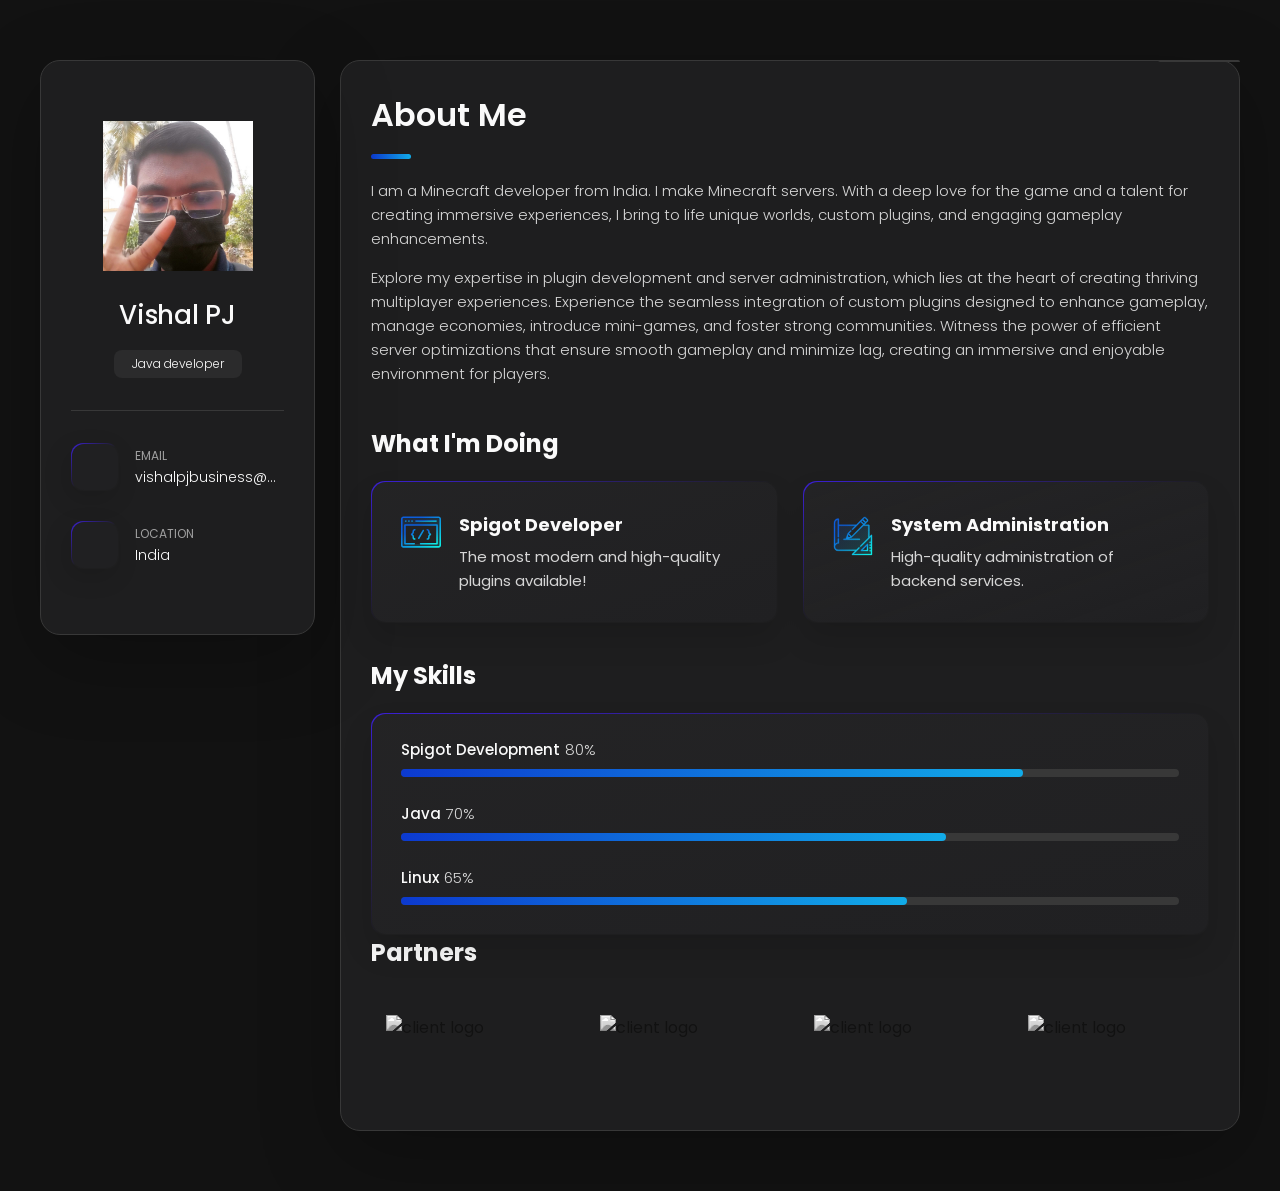
==== index.html @ f535b15f "updated clients to partners!" ====
<!DOCTYPE html>
<html lang="en">

<head>
  <meta charset="UTF-8">
  <meta http-equiv="X-UA-Compatible" content="IE=edge">
  <meta name="viewport" content="width=device-width, initial-scale=1.0">
  <title>Vishal PJ</title>

  <!--
    - favicon
  -->
  <link rel="shortcut icon" href="assets\images\341691185_1236644456958590_7209001253179875473_n.jpg" type="image/x-icon">

  <!--
    - custom css link
  -->
  <link rel="stylesheet" href="./assets/css/style.css">

  <!--
    - google font link
  -->
  <link rel="preconnect" href="https://fonts.googleapis.com">
  <link rel="preconnect" href="https://fonts.gstatic.com" crossorigin>
  <link href="https://fonts.googleapis.com/css2?family=Poppins:wght@300;400;500;600&display=swap" rel="stylesheet">
</head>

<body>

  <!--
    - #MAIN
  -->

  <main>

    <!--
      - #SIDEBAR
    -->

    <aside class="sidebar" data-sidebar>

      <div class="sidebar-info">

        <figure class="avatar-box">
          <img src="assets\images\341691185_1236644456958590_7209001253179875473_n.jpg" alt="Vishal PJ" width="80">
        </figure>

        <div class="info-content">
          <h1 class="name" title="Vishal PJ">Vishal PJ</h1>

          <p class="title">Java developer</p>
        </div>

        <button class="info_more-btn" data-sidebar-btn>
          <span>Show Contacts</span>

          <ion-icon name="chevron-down"></ion-icon>
        </button>

      </div>

      <div class="sidebar-info_more">

        <div class="separator"></div>

        <ul class="contacts-list">

          <li class="contact-item">

            <div class="icon-box">
              <ion-icon name="mail-outline"></ion-icon>
            </div>

            <div class="contact-info">
              <p class="contact-title">Email</p>

              <a href="mailto:vishalpjbusiness@gmail.com" class="contact-link">vishalpjbusiness@gmail.com</a>
            </div>

          </li>

          <!-- <li class="contact-item">

            <div class="icon-box">
              <ion-icon name="phone-portrait-outline"></ion-icon>
            </div>

            <div class="contact-info">
              <p class="contact-title">Phone</p>

              <a href="tel:+12133522795" class="contact-link">+1 (213) 352-2795</a>
            </div>

          </li> -->

          <!-- <li class="contact-item">

            <div class="icon-box">
              <ion-icon name="calendar-outline"></ion-icon>
            </div>

            <div class="contact-info">
              <p class="contact-title">Birthday</p>

              <time datetime="1982-06-23">June 23, 1982</time>
            </div>

          </li> -->

          <li class="contact-item">

            <div class="icon-box">
              <ion-icon name="location-outline"></ion-icon>
            </div>

            <div class="contact-info">
              <p class="contact-title">Location</p>

              <address>India</address>
            </div>

          </li>

        </ul>

        <div class="separator"></div>

        <ul class="social-list">

          <li class="social-item">
            <a href="https://twitter.com/vishalpj_" class="social-link">
              <ion-icon name="logo-twitter"></ion-icon>
            </a>
          </li>

          <li class="social-item">
            <a href="https://www.instagram.com/vishalpj_/" class="social-link">
              <ion-icon name="logo-instagram"></ion-icon>
            </a>
          </li>

          <li class="social-item">
            <a href="https://github.com/vishalpj14" class="social-link">
              <ion-icon name="logo-github"></ion-icon>
            </a>
          </li>

        </ul>

      </div>

    </aside>
    




    <!--
      - #main-content
    -->

    <div class="main-content">

      <!--
        - #NAVBAR
      -->

      <nav class="navbar">

        <ul class="navbar-list">

          <!-- <li class="navbar-item">
            <button class="navbar-link  active" data-nav-link>About</button>
          </li> -->
<!-- 
          <li class="navbar-item">
            <button class="navbar-link" data-nav-link>Resume</button>
          </li>

          <li class="navbar-item">
            <button class="navbar-link" data-nav-link>Portfolio</button>
          </li>

          <li class="navbar-item">
            <button class="navbar-link" data-nav-link>Blog</button>
          </li>

          <li class="navbar-item">
            <button class="navbar-link" data-nav-link>Contact</button>
          </li> -->

        </ul>

      </nav>





      <!--
        - #ABOUT
      -->

      <article class="about  active" data-page="about">

        <header>
          <h2 class="h2 article-title">About me</h2>
        </header>

        <section class="about-text">
          <p>
            I am a Minecraft developer from India. I make Minecraft servers. With a deep love for the game and a talent for creating immersive experiences, I bring to life unique worlds, custom plugins, and engaging gameplay enhancements. 
          </p>

          <p>
            Explore my expertise in plugin development and server administration, which lies at the heart of creating thriving multiplayer experiences. Experience the seamless integration of custom plugins designed to enhance gameplay, manage economies, introduce mini-games, and foster strong communities. Witness the power of efficient server optimizations that ensure smooth gameplay and minimize lag, creating an immersive and enjoyable environment for players.
          </p>
        </section>


        <!--
          - service
        -->

        <section class="service">

          <h3 class="h3 service-title">What i'm doing</h3>

          <ul class="service-list">

            <li class="service-item">

              <div class="service-icon-box">
                <img src="./assets/images/icon-dev.svg
                " alt="design icon" width="40">
              </div>

              <div class="service-content-box">
                <h4 class="h4 service-item-title">Spigot Developer</h4>
                <p class="service-item-text">
                  The most modern and high-quality plugins available!
                </p>
              </div>

            </li>

            <li class="service-item">

              <div class="service-icon-box">
                <img src="./assets/images/icon-design.svg" alt="Web development icon" width="40">
              </div>

              <div class="service-content-box">
                <h4 class="h4 service-item-title">System Administration</h4>

                <p class="service-item-text">
                  High-quality administration of backend services.  
                </p>
              </div>

            </li>

            <!-- <li class="service-item">

              <div class="service-icon-box">
                <img src="./assets/images/icon-app.svg" alt="mobile app icon" width="40">
              </div>

              <div class="service-content-box">
                <h4 class="h4 service-item-title">Mobile apps</h4>

                <p class="service-item-text">
                  Professional development of applications for iOS and Android.
                </p>
              </div>

            </li>

            <li class="service-item">

              <div class="service-icon-box">
                <img src="./assets/images/icon-photo.svg" alt="camera icon" width="40">
              </div>

              <div class="service-content-box">
                <h4 class="h4 service-item-title">Photography</h4>

                <p class="service-item-text">
                  I make high-quality photos of any category at a professional level.
                </p>
              </div>

            </li> -->

          </ul>

        </section>


        <!--
          - testimonials
        -->

        <!-- <section class="testimonials">

          <h3 class="h3 testimonials-title">Testimonials</h3>

          <ul class="testimonials-list has-scrollbar">

            <!-- <li class="testimonials-item">
              <div class="content-card" data-testimonials-item>

                <figure class="testimonials-avatar-box">
                  <img src="./assets/images/avatar-1.png" alt="Daniel lewis" width="60" data-testimonials-avatar>
                </figure>

                <h4 class="h4 testimonials-item-title" data-testimonials-title>Daniel lewis</h4>

                <div class="testimonials-text" data-testimonials-text>
                  <p>
                    Richard was hired to create a corporate identity. We were very pleased with the work done. She has a
                    lot of experience
                    and is very concerned about the needs of client. Lorem ipsum dolor sit amet, ullamcous cididt
                    consectetur adipiscing
                    elit, seds do et eiusmod tempor incididunt ut laborels dolore magnarels alia.
                  </p>
                </div>

              </div>
            </li> -->

            <!-- <li class="testimonials-item">
              <div class="content-card" data-testimonials-item>

                <figure class="testimonials-avatar-box">
                  <img src="./assets/images/avatar-2.png" alt="Jessica miller" width="60" data-testimonials-avatar>
                </figure>

                <h4 class="h4 testimonials-item-title" data-testimonials-title>Jessica miller</h4>

                <div class="testimonials-text" data-testimonials-text>
                  <p>
                    Richard was hired to create a corporate identity. We were very pleased with the work done. She has a
                    lot of experience
                    and is very concerned about the needs of client. Lorem ipsum dolor sit amet, ullamcous cididt
                    consectetur adipiscing
                    elit, seds do et eiusmod tempor incididunt ut laborels dolore magnarels alia.
                  </p>
                </div>

              </div>
            </li> -->
<!-- 
            <li class="testimonials-item">
              <div class="content-card" data-testimonials-item>

                <figure class="testimonials-avatar-box">
                  <img src="./assets/images/avatar-3.png" alt="Emily evans" width="60" data-testimonials-avatar>
                </figure>

                <h4 class="h4 testimonials-item-title" data-testimonials-title>Emily evans</h4>

                <div class="testimonials-text" data-testimonials-text>
                  <p>
                    Richard was hired to create a corporate identity. We were very pleased with the work done. She has a
                    lot of experience
                    and is very concerned about the needs of client. Lorem ipsum dolor sit amet, ullamcous cididt
                    consectetur adipiscing
                    elit, seds do et eiusmod tempor incididunt ut laborels dolore magnarels alia.
                  </p>
                </div>

              </div>
            </li> -->

            <!-- <li class="testimonials-item">
              <div class="content-card" data-testimonials-item>

                <figure class="testimonials-avatar-box">
                  <img src="./assets/images/avatar-4.png" alt="Henry william" width="60" data-testimonials-avatar>
                </figure>

                <h4 class="h4 testimonials-item-title" data-testimonials-title>Henry william</h4>

                <div class="testimonials-text" data-testimonials-text>
                  <p>
                    Richard was hired to create a corporate identity. We were very pleased with the work done. She has a
                    lot of experience
                    and is very concerned about the needs of client. Lorem ipsum dolor sit amet, ullamcous cididt
                    consectetur adipiscing
                    elit, seds do et eiusmod tempor incididunt ut laborels dolore magnarels alia.
                  </p>
                </div>

              </div>
            </li> -->

          </ul>

        </section> 


        <!--
          - testimonials modal
        -->

        <!-- <div class="modal-container" data-modal-container>

          <div class="overlay" data-overlay></div>

          <section class="testimonials-modal">

            <button class="modal-close-btn" data-modal-close-btn>
              <ion-icon name="close-outline"></ion-icon>
            </button>

            <div class="modal-img-wrapper">
              <figure class="modal-avatar-box">
                <img src="./assets/images/avatar-1.png" alt="Daniel lewis" width="80" data-modal-img>
              </figure>

              <img src="./assets/images/icon-quote.svg" alt="quote icon">
            </div>

            <div class="modal-content">

              <h4 class="h3 modal-title" data-modal-title>Daniel lewis</h4>

              <time datetime="2021-06-14">14 June, 2021</time>

              <div data-modal-text>
                <p>
                  Richard was hired to create a corporate identity. We were very pleased with the work done. She has a
                  lot of experience
                  and is very concerned about the needs of client. Lorem ipsum dolor sit amet, ullamcous cididt
                  consectetur adipiscing
                  elit, seds do et eiusmod tempor incididunt ut laborels dolore magnarels alia.
                </p>
              </div>

            </div>

          </section>

        </div> -->
        
        <!--skills-->

        <section class="skill">

          <h3 class="h3 skills-title">My skills</h3>

          <ul class="skills-list content-card">

            <li class="skills-item">

              <div class="title-wrapper">
                <h5 class="h5">Spigot Development</h5>
                <data value="80">80%</data>
              </div>

              <div class="skill-progress-bg">
                <div class="skill-progress-fill" style="width: 80%;"></div>
              </div>

            </li>

            <li class="skills-item">

              <div class="title-wrapper">
                <h5 class="h5">Java</h5>
                <data value="70">70%</data>
              </div>

              <div class="skill-progress-bg">
                <div class="skill-progress-fill" style="width: 70%;"></div>
              </div>

            </li>

            <li class="skills-item">

              <div class="title-wrapper">
                <h5 class="h5">Linux</h5>
                <data value="70">65%</data>
              </div>

              <div class="skill-progress-bg">
                <div class="skill-progress-fill" style="width: 65%;"></div>
              </div>

            </li>

            <!-- <li class="skills-item">

              <div class="title-wrapper">
                <h5 class="h5">Branding</h5>
                <data value="90">90%</data>
              </div>

              <div class="skill-progress-bg">
                <div class="skill-progress-fill" style="width: 90%;"></div>
              </div>

            </li>

            <li class="skills-item">

              <div class="title-wrapper">
                <h5 class="h5">WordPress</h5>
                <data value="50">50%</data>
              </div>

              <div class="skill-progress-bg">
                <div class="skill-progress-fill" style="width: 50%;"></div>
              </div>

            </li> -->

          </ul>

        </section>


        <!--
          - clients
        -->

        <section class="clients">

          <h3 class="h3 clients-title">Partners</h3>

          <ul class="clients-list has-scrollbar">

            <li class="clients-item">
              <a href="https://discord.pvpverse.fun/">
                <img src="https://cdn.discordapp.com/icons/1091394353928347762/6fab670afcc73c74622c85092ceb868f.png?size=4096" alt="client logo">
              </a>
            </li>
            <li class="clients-item">
              <a href="https://discord.gg/allen-cloud-1-best-minecraft-hosting-and-cloud-1093865489459052685">
                <img src="https://cdn.discordapp.com/icons/1093865489459052685/59d4186db0fa692c73b84e00141375e4.png?size=4096" alt="client logo">
              </a>
            </li>

            <li class="clients-item">
              <a href="https://discord.gg/extremenetwork">
                <img src="https://cdn.discordapp.com/icons/1035435493736849419/4cbdfe997e80441200af5e493d45a455.png?size=4096" alt="client logo">
              </a>
            </li>
            <li class="clients-item">
              <a href="https://discord.gg/WNAEmDrFkb">
                <img src="https://cdn.discordapp.com/icons/1111838994381148160/89dc1954b1c0289452f997dcf2e4768f.png?size=4096" alt="client logo">
              </a>
            </li>

            <!-- <li class="clients-item">
              <a href="">
                <img src="./assets/images/logo-3-color.png" alt="client logo">
              </a>
            </li>
            
            <li class="clients-item">
              <a href="#">
                <img src="./assets/images/logo-4-color.png" alt="client logo">
              </a>
            </li>

            <li class="clients-item">
              <a href="#">
                <img src="./assets/images/logo-5-color.png" alt="client logo">
              </a>
            </li>

            <li class="clients-item">
              <a href="#">
                <img src="./assets/images/logo-6-color.png" alt="client logo">
              </a>
            </li> -->

          </ul>

        </section>

        
      </article>





      <!--
        - #RESUME
      -->

      <article class="resume" data-page="resume">

        <header>
          <h2 class="h2 article-title">Resume</h2>
        </header>

        <section class="timeline">

          <div class="title-wrapper">
            <div class="icon-box">
              <ion-icon name="book-outline"></ion-icon>
            </div>

            <h3 class="h3">Education</h3>
          </div>

          <ol class="timeline-list">

            <li class="timeline-item">

              <h4 class="h4 timeline-item-title">University school of the arts</h4>

              <span>2007 — 2008</span>

              <p class="timeline-text">
                Nemo enims ipsam voluptatem, blanditiis praesentium voluptum delenit atque corrupti, quos dolores et
                quas molestias
                exceptur.
              </p>

            </li>

            <li class="timeline-item">

              <h4 class="h4 timeline-item-title">New york academy of art</h4>

              <span>2006 — 2007</span>

              <p class="timeline-text">
                Ratione voluptatem sequi nesciunt, facere quisquams facere menda ossimus, omnis voluptas assumenda est
                omnis..
              </p>

            </li>

            <li class="timeline-item">

              <h4 class="h4 timeline-item-title">High school of art and design</h4>

              <span>2002 — 2004</span>

              <p class="timeline-text">
                Duis aute irure dolor in reprehenderit in voluptate, quila voluptas mag odit aut fugit, sed consequuntur
                magni dolores
                eos.
              </p>

            </li>

          </ol>

        </section>

        <!-- <section class="timeline">

          <div class="title-wrapper">
            <div class="icon-box">
              <ion-icon name="book-outline"></ion-icon>
            </div>

            <h3 class="h3">Experience</h3>
          </div>

          <ol class="timeline-list">

            <li class="timeline-item">

              <h4 class="h4 timeline-item-title">Creative director</h4>

              <span>2015 — Present</span>

              <p class="timeline-text">
                Nemo enim ipsam voluptatem blanditiis praesentium voluptum delenit atque corrupti, quos dolores et qvuas
                molestias
                exceptur.
              </p>

            </li>

            <li class="timeline-item">

              <h4 class="h4 timeline-item-title">Art director</h4>

              <span>2013 — 2015</span>

              <p class="timeline-text">
                Nemo enims ipsam voluptatem, blanditiis praesentium voluptum delenit atque corrupti, quos dolores et
                quas molestias
                exceptur.
              </p>

            </li>

            <li class="timeline-item">

              <h4 class="h4 timeline-item-title">Web designer</h4>

              <span>2010 — 2013</span>

              <p class="timeline-text">
                Nemo enims ipsam voluptatem, blanditiis praesentium voluptum delenit atque corrupti, quos dolores et
                quas molestias
                exceptur.
              </p>

            </li>

          </ol>

        </section> -->

        <section class="skill">

          <h3 class="h3 skills-title">My skills</h3>

          <ul class="skills-list content-card">

            <li class="skills-item">

              <div class="title-wrapper">
                <h5 class="h5">Web design</h5>
                <data value="80">80%</data>
              </div>

              <div class="skill-progress-bg">
                <div class="skill-progress-fill" style="width: 80%;"></div>
              </div>

            </li>

            <li class="skills-item">

              <div class="title-wrapper">
                <h5 class="h5">Graphic design</h5>
                <data value="70">70%</data>
              </div>

              <div class="skill-progress-bg">
                <div class="skill-progress-fill" style="width: 70%;"></div>
              </div>

            </li>

            <li class="skills-item">

              <div class="title-wrapper">
                <h5 class="h5">Branding</h5>
                <data value="90">90%</data>
              </div>

              <div class="skill-progress-bg">
                <div class="skill-progress-fill" style="width: 90%;"></div>
              </div>

            </li>

            <li class="skills-item">

              <div class="title-wrapper">
                <h5 class="h5">WordPress</h5>
                <data value="50">50%</data>
              </div>

              <div class="skill-progress-bg">
                <div class="skill-progress-fill" style="width: 50%;"></div>
              </div>

            </li>

          </ul>

        </section>

      </article>





      <!--
        - #PORTFOLIO
      -->

      <!-- <article class="portfolio" data-page="portfolio">

        <header>
          <h2 class="h2 article-title">Portfolio</h2>
        </header>

        <section class="projects">

          <ul class="filter-list">

            <li class="filter-item">
              <button class="active" data-filter-btn>All</button>
            </li>

            <li class="filter-item">
              <button data-filter-btn>Web design</button>
            </li>

            <li class="filter-item">
              <button data-filter-btn>Applications</button>
            </li>

            <li class="filter-item">
              <button data-filter-btn>Web development</button>
            </li>

          </ul>

          <div class="filter-select-box">

            <button class="filter-select" data-select>

              <div class="select-value" data-selecct-value>Select category</div>

              <div class="select-icon">
                <ion-icon name="chevron-down"></ion-icon>
              </div>

            </button>

            <ul class="select-list">

              <li class="select-item">
                <button data-select-item>All</button>
              </li>

              <li class="select-item">
                <button data-select-item>Web design</button>
              </li>

              <li class="select-item">
                <button data-select-item>Applications</button>
              </li>

              <li class="select-item">
                <button data-select-item>Web development</button>
              </li>

            </ul>

          </div>

          <ul class="project-list">

            <li class="project-item  active" data-filter-item data-category="web development">
              <a href="#">

                <figure class="project-img">
                  <div class="project-item-icon-box">
                    <ion-icon name="eye-outline"></ion-icon>
                  </div>

                  <img src="./assets/images/project-1.jpg" alt="finance" loading="lazy">
                </figure>

                <h3 class="project-title">Finance</h3>

                <p class="project-category">Web development</p>

              </a>
            </li>

            <li class="project-item  active" data-filter-item data-category="web development">
              <a href="#">

                <figure class="project-img">
                  <div class="project-item-icon-box">
                    <ion-icon name="eye-outline"></ion-icon>
                  </div>

                  <img src="./assets/images/project-2.png" alt="orizon" loading="lazy">
                </figure>

                <h3 class="project-title">Orizon</h3>

                <p class="project-category">Web development</p>

              </a>
            </li>

            <li class="project-item  active" data-filter-item data-category="web design">
              <a href="#">

                <figure class="project-img">
                  <div class="project-item-icon-box">
                    <ion-icon name="eye-outline"></ion-icon>
                  </div>

                  <img src="./assets/images/project-3.jpg" alt="fundo" loading="lazy">
                </figure>

                <h3 class="project-title">Fundo</h3>

                <p class="project-category">Web design</p>

              </a>
            </li>

            <li class="project-item  active" data-filter-item data-category="applications">
              <a href="#">

                <figure class="project-img">
                  <div class="project-item-icon-box">
                    <ion-icon name="eye-outline"></ion-icon>
                  </div>

                  <img src="./assets/images/project-4.png" alt="brawlhalla" loading="lazy">
                </figure>

                <h3 class="project-title">Brawlhalla</h3>

                <p class="project-category">Applications</p>

              </a>
            </li>

            <li class="project-item  active" data-filter-item data-category="web design">
              <a href="#">

                <figure class="project-img">
                  <div class="project-item-icon-box">
                    <ion-icon name="eye-outline"></ion-icon>
                  </div>

                  <img src="./assets/images/project-5.png" alt="dsm." loading="lazy">
                </figure>

                <h3 class="project-title">DSM.</h3>

                <p class="project-category">Web design</p>

              </a>
            </li>

            <li class="project-item  active" data-filter-item data-category="web design">
              <a href="#">

                <figure class="project-img">
                  <div class="project-item-icon-box">
                    <ion-icon name="eye-outline"></ion-icon>
                  </div>

                  <img src="./assets/images/project-6.png" alt="metaspark" loading="lazy">
                </figure>

                <h3 class="project-title">MetaSpark</h3>

                <p class="project-category">Web design</p>

              </a>
            </li>

            <li class="project-item  active" data-filter-item data-category="web development">
              <a href="#">

                <figure class="project-img">
                  <div class="project-item-icon-box">
                    <ion-icon name="eye-outline"></ion-icon>
                  </div>

                  <img src="./assets/images/project-7.png" alt="summary" loading="lazy">
                </figure>

                <h3 class="project-title">Summary</h3>

                <p class="project-category">Web development</p>

              </a>
            </li>

            <li class="project-item  active" data-filter-item data-category="applications">
              <a href="#">

                <figure class="project-img">
                  <div class="project-item-icon-box">
                    <ion-icon name="eye-outline"></ion-icon>
                  </div>

                  <img src="./assets/images/project-8.jpg" alt="task manager" loading="lazy">
                </figure>

                <h3 class="project-title">Task Manager</h3>

                <p class="project-category">Applications</p>

              </a>
            </li>

            <li class="project-item  active" data-filter-item data-category="web development">
              <a href="#">

                <figure class="project-img">
                  <div class="project-item-icon-box">
                    <ion-icon name="eye-outline"></ion-icon>
                  </div>

                  <img src="./assets/images/project-9.png" alt="arrival" loading="lazy">
                </figure>

                <h3 class="project-title">Arrival</h3>

                <p class="project-category">Web development</p>

              </a>
            </li>

          </ul>

        </section>

      </article> -->





      <!--
        - #BLOG
      -->
<!-- 
      <article class="blog" data-page="blog">

        <header>
          <h2 class="h2 article-title">Blog</h2>
        </header>

        <section class="blog-posts">

          <ul class="blog-posts-list">

            <li class="blog-post-item">
              <a href="#">

                <figure class="blog-banner-box">
                  <img src="./assets/images/blog-1.jpg" alt="Design conferences in 2022" loading="lazy">
                </figure>

                <div class="blog-content">

                  <div class="blog-meta">
                    <p class="blog-category">Design</p>

                    <span class="dot"></span>

                    <time datetime="2022-02-23">Fab 23, 2022</time>
                  </div>

                  <h3 class="h3 blog-item-title">Design conferences in 2022</h3>

                  <p class="blog-text">
                    Veritatis et quasi architecto beatae vitae dicta sunt, explicabo.
                  </p>

                </div>

              </a>
            </li>

            <li class="blog-post-item">
              <a href="#">

                <figure class="blog-banner-box">
                  <img src="./assets/images/blog-2.jpg" alt="Best fonts every designer" loading="lazy">
                </figure>

                <div class="blog-content">

                  <div class="blog-meta">
                    <p class="blog-category">Design</p>

                    <span class="dot"></span>

                    <time datetime="2022-02-23">Fab 23, 2022</time>
                  </div>

                  <h3 class="h3 blog-item-title">Best fonts every designer</h3>

                  <p class="blog-text">
                    Sed ut perspiciatis, nam libero tempore, cum soluta nobis est eligendi.
                  </p>

                </div>

              </a>
            </li>

            <li class="blog-post-item">
              <a href="#">

                <figure class="blog-banner-box">
                  <img src="./assets/images/blog-3.jpg" alt="Design digest #80" loading="lazy">
                </figure>

                <div class="blog-content">

                  <div class="blog-meta">
                    <p class="blog-category">Design</p>

                    <span class="dot"></span>

                    <time datetime="2022-02-23">Fab 23, 2022</time>
                  </div>

                  <h3 class="h3 blog-item-title">Design digest #80</h3>

                  <p class="blog-text">
                    Excepteur sint occaecat cupidatat no proident, quis nostrum exercitationem ullam corporis suscipit.
                  </p>

                </div>

              </a>
            </li>

            <li class="blog-post-item">
              <a href="#">

                <figure class="blog-banner-box">
                  <img src="./assets/images/blog-4.jpg" alt="UI interactions of the week" loading="lazy">
                </figure>

                <div class="blog-content">

                  <div class="blog-meta">
                    <p class="blog-category">Design</p>

                    <span class="dot"></span>

                    <time datetime="2022-02-23">Fab 23, 2022</time>
                  </div>

                  <h3 class="h3 blog-item-title">UI interactions of the week</h3>

                  <p class="blog-text">
                    Enim ad minim veniam, consectetur adipiscing elit, quis nostrud exercitation ullamco laboris nisi.
                  </p>

                </div>

              </a>
            </li>

            <li class="blog-post-item">
              <a href="#">

                <figure class="blog-banner-box">
                  <img src="./assets/images/blog-5.jpg" alt="The forgotten art of spacing" loading="lazy">
                </figure>

                <div class="blog-content">

                  <div class="blog-meta">
                    <p class="blog-category">Design</p>

                    <span class="dot"></span>

                    <time datetime="2022-02-23">Fab 23, 2022</time>
                  </div>

                  <h3 class="h3 blog-item-title">The forgotten art of spacing</h3>

                  <p class="blog-text">
                    Maxime placeat, sed do eiusmod tempor incididunt ut labore et dolore magna aliqua.
                  </p>

                </div>

              </a>
            </li>

            <li class="blog-post-item">
              <a href="#">

                <figure class="blog-banner-box">
                  <img src="./assets/images/blog-6.jpg" alt="Design digest #79" loading="lazy">
                </figure>

                <div class="blog-content">

                  <div class="blog-meta">
                    <p class="blog-category">Design</p>

                    <span class="dot"></span>

                    <time datetime="2022-02-23">Fab 23, 2022</time>
                  </div>

                  <h3 class="h3 blog-item-title">Design digest #79</h3>

                  <p class="blog-text">
                    Optio cumque nihil impedit uo minus quod maxime placeat, velit esse cillum.
                  </p>

                </div>

              </a>
            </li>

          </ul>

        </section>

      </article> -->





      <!--
        - #CONTACT
      -->
<!-- 
      <article class="contact" data-page="contact">

        <header>
          <h2 class="h2 article-title">Contact</h2>
        </header>

        <section class="mapbox" data-mapbox>
          <figure>
            <iframe
              src="https://www.google.com/maps/embed?pb=!1m18!1m12!1m3!1d199666.5651251294!2d-121.58334177520186!3d38.56165006739519!2m3!1f0!2f0!3f0!3m2!1i1024!2i768!4f13.1!3m3!1m2!1s0x809ac672b28397f9%3A0x921f6aaa74197fdb!2sSacramento%2C%20CA%2C%20USA!5e0!3m2!1sen!2sbd!4v1647608789441!5m2!1sen!2sbd"
              width="400" height="300" loading="lazy"></iframe>
          </figure>
        </section>

        <section class="contact-form">

          <h3 class="h3 form-title">Contact Form</h3>

          <form action="#" class="form" data-form>

            <div class="input-wrapper">
              <input type="text" name="fullname" class="form-input" placeholder="Full name" required data-form-input>

              <input type="email" name="email" class="form-input" placeholder="Email address" required data-form-input>
            </div>

            <textarea name="message" class="form-input" placeholder="Your Message" required data-form-input></textarea>

            <button class="form-btn" type="submit" disabled data-form-btn>
              <ion-icon name="paper-plane"></ion-icon>
              <span>Send Message</span>
            </button>

          </form>

        </section>

      </article> -->

    </div>

  </main>






  <!--
    - custom js link
  -->
  <script src="./assets/js/script.js"></script>

  <!--
    - ionicon link
  -->
  <script type="module" src="https://unpkg.com/ionicons@5.5.2/dist/ionicons/ionicons.esm.js"></script>
  <script nomodule src="https://unpkg.com/ionicons@5.5.2/dist/ionicons/ionicons.js"></script>

</body>

</html>
---- assets/css/style.css ----
/*-----------------------------------*\
  #style.css
\*-----------------------------------*/


/**
 * copyright 2022 @codewithsadee
 */





/*-----------------------------------*\
  #CUSTOM PROPERTY
\*-----------------------------------*/

:root {

  /**
   * colors
   */

  /* gradient */

  --bg-gradient-onyx: linear-gradient(
    to bottom right, 
    hsl(229, 92%, 44%) 3%, 
    hsl(180, 87%, 44%) 97%
  );
  --bg-gradient-jet: linear-gradient(
    to bottom right, 
    hsla(0, 1%, 18%, 0.251) 0%, 
    hsla(241, 98%, 47%, 0) 100%
  ), hsl(240, 2%, 13%);
  --bg-gradient-yellow-1: linear-gradient(
    to bottom right, 
    hsl(216, 89%, 44%) 0%, 
    hsla(219, 89%, 48%, 0) 50%
  );
  --bg-gradient-yellow-2: linear-gradient(  
    135deg, 
    hsla(226, 84%, 44%, 0.671) 0%, 
    hsla(35, 100%, 68%, 0) 59.86%
  ), hsl(240, 2%, 13%);
  --border-gradient-onyx: linear-gradient(
    to bottom right, 
    hsl(249, 74%, 48%) 0%, 
    hsla(184, 95%, 48%, 0) 50%
  );
  --text-gradient-yellow: linear-gradient(
    to right, 
    hsl(226, 89%, 43%), 
    hsl(197, 86%, 49%)
  );

  /* solid */

  --jet: hsl(0, 0%, 22%);
  --onyx: hsl(240, 1%, 17%);
  --eerie-black-1: hsl(240, 2%, 13%);
  --eerie-black-2: hsl(240, 2%, 12%);
  --smoky-black: hsl(0, 0%, 7%);
  --white-1: hsl(0, 0%, 100%);
  --white-2: hsl(0, 0%, 98%);
  --orange-yellow-crayola: hsl(180, 12%, 92%);
  --vegas-gold: hsl(234, 88%, 44%);
  --light-gray: hsl(0, 0%, 84%);
  --light-gray-70: hsla(0, 0%, 84%, 0.7);
  --bittersweet-shimmer: hsl(249, 43%, 51%);

  /**
   * typography
   */

  /* font-family */
  --ff-poppins: 'Poppins', sans-serif;

  /* font-size */
  --fs-1: 24px;
  --fs-2: 18px;
  --fs-3: 17px;
  --fs-4: 16px;
  --fs-5: 15px;
  --fs-6: 14px;
  --fs-7: 13px;
  --fs-8: 11px;

  /* font-weight */
  --fw-300: 300;
  --fw-400: 400;
  --fw-500: 500;
  --fw-600: 600;

  /**
   * shadow
   */
  
  --shadow-1: -4px 8px 24px hsla(0, 0%, 0%, 0.25);
  --shadow-2: 0 16px 30px hsla(0, 0%, 0%, 0.25);
  --shadow-3: 0 16px 40px hsla(0, 0%, 0%, 0.25);
  --shadow-4: 0 25px 50px hsla(0, 0%, 0%, 0.15);
  --shadow-5: 0 24px 80px hsla(0, 0%, 0%, 0.25);

  /**
   * transition
   */

  --transition-1: 0.25s ease;
  --transition-2: 0.5s ease-in-out;

}





/*-----------------------------------*\
  #RESET
\*-----------------------------------*/

*, *::before, *::after {
  margin: 0;
  padding: 0;
  box-sizing: border-box;
}

a { text-decoration: none; }

li { list-style: none; }

img, ion-icon, a, button, time, span { display: block; }

button {
  font: inherit;
  background: none;
  border: none;
  text-align: left;
  cursor: pointer;
}

input, textarea {
  display: block;
  width: 100%;
  background: none;
  font: inherit;
}

::selection {
  background: var(--orange-yellow-crayola);
  color: var(--smoky-black);
}

:focus { outline-color: var(--orange-yellow-crayola); }

html { font-family: var(--ff-poppins); }

body { background: var(--smoky-black); }





/*-----------------------------------*\
  #REUSED STYLE
\*-----------------------------------*/

.sidebar,
article {
  background: var(--eerie-black-2);
  border: 1px solid var(--jet);
  border-radius: 20px;
  padding: 15px;
  box-shadow: var(--shadow-1);
  z-index: 1;
}

.separator {
  width: 100%;
  height: 1px;
  background: var(--jet);
  margin: 16px 0;
}

.icon-box {
  position: relative;
  background: var(--border-gradient-onyx);
  width: 30px;
  height: 30px;
  border-radius: 8px;
  display: flex;
  justify-content: center;
  align-items: center;
  font-size: 16px;
  color: var(--orange-yellow-crayola);
  box-shadow: var(--shadow-1);
  z-index: 1;
}

.icon-box::before {
  content: "";
  position: absolute;
  inset: 1px;
  background: var(--eerie-black-1);
  border-radius: inherit;
  z-index: -1;
}

.icon-box ion-icon { --ionicon-stroke-width: 35px; }

article { display: none; }

article.active {
  display: block;
  animation: fade 0.5s ease backwards;
}

@keyframes fade {
  0% { opacity: 0; }
  100% { opacity: 1; }
}

.h2,
.h3,
.h4,
.h5 {
  color: var(--white-2);
  text-transform: capitalize;
}

.h2 { font-size: var(--fs-1); }

.h3 { font-size: var(--fs-2); }

.h4 { font-size: var(--fs-4); }

.h5 {
  font-size: var(--fs-7);
  font-weight: var(--fw-500);
}

.article-title {
  position: relative;
  padding-bottom: 7px;
}

.article-title::after {
  content: "";
  position: absolute;
  bottom: 0;
  left: 0;
  width: 30px;
  height: 3px;
  background: var(--text-gradient-yellow);
  border-radius: 3px;
}

.has-scrollbar::-webkit-scrollbar {
  width: 5px; /* for vertical scrollbar */
  height: 5px; /* for horizontal scrollbar */
}

.has-scrollbar::-webkit-scrollbar-track {
  background: var(--onyx);
  border-radius: 5px;
}

.has-scrollbar::-webkit-scrollbar-thumb {
  background: var(--orange-yellow-crayola);
  border-radius: 5px;
}

.has-scrollbar::-webkit-scrollbar-button { width: 20px; }

.content-card {
  position: relative;
  background: var(--border-gradient-onyx);
  padding: 15px;
  padding-top: 45px;
  border-radius: 14px;
  box-shadow: var(--shadow-2);
  cursor: pointer;
  z-index: 1;
}

.content-card::before {
  content: "";
  position: absolute;
  inset: 1px;
  background: var(--bg-gradient-jet);
  border-radius: inherit;
  z-index: -1;
}





/*-----------------------------------*\
  #MAIN
\*-----------------------------------*/

main {
  margin: 15px 12px;
  margin-bottom: 75px;
  min-width: 259px;
}





/*-----------------------------------*\
  #SIDEBAR
\*-----------------------------------*/

.sidebar {
  margin-bottom: 15px;
  max-height: 112px;
  overflow: hidden;
  transition: var(--transition-2);
}

.sidebar.active { max-height: 405px; }

.sidebar-info {
  position: relative;
  display: flex;
  justify-content: flex-start;
  align-items: center;
  gap: 15px;
}

.avatar-box {
  background: var(--bg-gradient-onyx);
  border-radius: 20px;  
}

.info-content .name {
  color: var(--white-2);
  font-size: var(--fs-3);
  font-weight: var(--fw-500);
  letter-spacing: -0.25px;
  margin-bottom: 10px;
}

.info-content .title {
  color: var(--white-1);
  background: var(--onyx);
  font-size: var(--fs-8);
  font-weight: var(--fw-300);
  width: max-content;
  padding: 3px 12px;
  border-radius: 8px;
}

.info_more-btn {
  position: absolute;
  top: -15px;
  right: -15px;
  border-radius: 0 15px;
  font-size: 13px;
  color: var(--orange-yellow-crayola);
  background: var(--border-gradient-onyx);
  padding: 10px;
  box-shadow: var(--shadow-2);
  transition: var(--transition-1);
  z-index: 1;
}

.info_more-btn::before {
  content: "";
  position: absolute;
  inset: 1px;
  border-radius: inherit;
  background: var(--bg-gradient-jet);
  transition: var(--transition-1);
  z-index: -1;
}

.info_more-btn:hover,
.info_more-btn:focus { background: var(--bg-gradient-yellow-1); }

.info_more-btn:hover::before,
.info_more-btn:focus::before { background: var(--bg-gradient-yellow-2); }

.info_more-btn span { display: none; }

.sidebar-info_more {
  opacity: 0;
  visibility: hidden;
  transition: var(--transition-2);
}

.sidebar.active .sidebar-info_more {
  opacity: 1;
  visibility: visible;
}

.contacts-list {
  display: grid;
  grid-template-columns: 1fr;
  gap: 16px;
}

.contact-item {
  min-width: 100%;
  display: flex;
  align-items: center;
  gap: 16px;
}

.contact-info {
  max-width: calc(100% - 46px);
  width: calc(100% - 46px);
}

.contact-title {
  color: var(--light-gray-70);
  font-size: var(--fs-8);
  text-transform: uppercase;
  margin-bottom: 2px;
}

.contact-info :is(.contact-link, time, address) {
  color: var(--white-2);
  font-size: var(--fs-7);
}

.contact-info address { font-style: normal; }

.social-list {
  display: flex;
  justify-content: flex-start;
  align-items: center;
  gap: 15px;
  padding-bottom: 4px;
  padding-left: 7px;
}

.social-item .social-link {
  color: var(--light-gray-70);
  font-size: 18px;
}


.social-item .social-link:hover { color: var(--light-gray); }





/*-----------------------------------*\
  #NAVBAR
\*-----------------------------------*/

.navbar {
  position: fixed;
  bottom: 0;
  left: 0;
  width: 100%;
  background: hsla(240, 1%, 17%, 0.75);
  backdrop-filter: blur(10px);
  border: 1px solid var(--jet);
  border-radius: 12px 12px 0 0;
  box-shadow: var(--shadow-2);
  z-index: 5;
}

.navbar-list {
  display: flex;
  flex-wrap: wrap;
  justify-content: center;
  align-items: center;
  padding: 0 10px;
}

.navbar-link {
  color: var(--light-gray);
  font-size: var(--fs-8);
  padding: 20px 7px;
  transition: color var(--transition-1);
}

.navbar-link:hover,
.navbar-link:focus { color: var(--light-gray-70); }

.navbar-link.active { color: var(--orange-yellow-crayola); }





/*-----------------------------------*\
  #ABOUT
\*-----------------------------------*/

.about .article-title { margin-bottom: 15px; }

.about-text {
  color: var(--light-gray);
  font-size: var(--fs-6);
  font-weight: var(--fw-300);
  line-height: 1.6;
}

.about-text p { margin-bottom: 15px; }



/**
 * #service 
 */

.service { margin-bottom: 35px; }

.service-title { margin-bottom: 20px; }

.service-list {
  display: grid;
  grid-template-columns: 1fr;
  gap: 20px;
}

.service-item {
  position: relative;
  background: var(--border-gradient-onyx);
  padding: 20px;
  border-radius: 14px;
  box-shadow: var(--shadow-2);
  z-index: 1;
}

.service-item::before {
  content: "";
  position: absolute;
  inset: 1px;
  background: var(--bg-gradient-jet);
  border-radius: inherit;
  z-index: -1;
}

.service-icon-box { margin-bottom: 10px; }

.service-icon-box img { margin: auto; }

.service-content-box { text-align: center; }

.service-item-title { margin-bottom: 7px; }

.service-item-text {
  color: var(--light-gray);
  font-size: var(--fs-6);
  font-weight: var(--fw-3);
  line-height: 1.6;
}


/**
 * #testimonials 
 */

.testimonials { margin-bottom: 30px; }

.testimonials-title { margin-bottom: 20px; }

.testimonials-list {
  display: flex;
  justify-content: flex-start;
  align-items: flex-start;
  gap: 15px;
  margin: 0 -15px;
  padding: 25px 15px;
  padding-bottom: 35px;
  overflow-x: auto;
  scroll-behavior: smooth;
  overscroll-behavior-inline: contain;
  scroll-snap-type: inline mandatory;
}

.testimonials-item {
  min-width: 100%;
  scroll-snap-align: center;
}

.testimonials-avatar-box {
  position: absolute;
  top: 0;
  left: 0;
  transform: translate(15px, -25px);
  background: var(--bg-gradient-onyx);
  border-radius: 14px;
  box-shadow: var(--shadow-1);
}

.testimonials-item-title { margin-bottom: 7px; }

.testimonials-text {
  color: var(--light-gray);
  font-size: var(--fs-6);
  font-weight: var(--fw-300);
  line-height: 1.6;
  display: -webkit-box;
  line-clamp: 4;
  -webkit-line-clamp: 4;
  -webkit-box-orient: vertical;
  overflow: hidden;
}


/**
 * #testimonials-modal
 */

.modal-container {
  position: fixed;
  top: 0;
  left: 0;
  width: 100%;
  height: 100%;
  display: flex;
  justify-content: center;
  align-items: center;
  overflow-y: auto;
  overscroll-behavior: contain;
  z-index: 20;
  pointer-events: none;
  visibility: hidden;
}

.modal-container::-webkit-scrollbar { display: none; }

.modal-container.active {
  pointer-events: all;
  visibility: visible;
}

.overlay {
  position: fixed;
  top: 0;
  left: 0;
  width: 100%;
  height: 100vh;
  background: hsl(0, 0%, 5%);
  opacity: 0;
  visibility: hidden;
  pointer-events: none;
  z-index: 1;
  transition: var(--transition-1);
}

.overlay.active {
  opacity: 0.8;
  visibility: visible;
  pointer-events: all;
}

.testimonials-modal {
  background: var(--eerie-black-2);
  position: relative;
  padding: 15px;
  margin: 15px 12px;
  border: 1px solid var(--jet);
  border-radius: 14px;
  box-shadow: var(--shadow-5);
  transform: scale(1.2);
  opacity: 0;
  transition: var(--transition-1);
  z-index: 2;
}

.modal-container.active .testimonials-modal {
  transform: scale(1);
  opacity: 1;
}

.modal-close-btn {
  position: absolute;
  top: 15px;
  right: 15px;
  background: var(--onyx);
  border-radius: 8px;
  width: 32px;
  height: 32px;
  display: flex;
  justify-content: center;
  align-items: center;
  color: var(--white-2);
  font-size: 18px;
  opacity: 0.7;
}

.modal-close-btn:hover,
.modal-close-btn:focus { opacity: 1; }

.modal-close-btn ion-icon { --ionicon-stroke-width: 50px; }

.modal-avatar-box {
  background: var(--bg-gradient-onyx);
  width: max-content;
  border-radius: 14px;
  margin-bottom: 15px;
  box-shadow: var(--shadow-2);
}

.modal-img-wrapper > img { display: none; }

.modal-title { margin-bottom: 4px; }

.modal-content time {
  font-size: var(--fs-6);
  color: var(--light-gray-70);
  font-weight: var(--fw-300);
  margin-bottom: 10px;
}

.modal-content p {
  color: var(--light-gray);
  font-size: var(--fs-6);
  font-weight: var(--fw-300);
  line-height: 1.6;
}


/**
 * #clients 
 */

.clients { margin-bottom: 15px; }

.clients-list {
  display: flex;
  justify-content: flex-start;
  align-items: flex-start;
  gap: 15px;
  margin: 0 -15px;
  padding: 25px;
  padding-bottom: 25px;
  overflow-x: auto;
  scroll-behavior: smooth;
  overscroll-behavior-inline: contain;
  scroll-snap-type: inline mandatory;
  scroll-padding-inline: 25px;
}

.clients-item {
  min-width: 50%;
  scroll-snap-align: start;
}

.clients-item img {
  width: 100%;
  filter: grayscale(1);
  transition: var(--transition-1);
}

.clients-item img:hover { filter: grayscale(0); }





/*-----------------------------------*\
  #RESUME
\*-----------------------------------*/

.article-title { margin-bottom: 30px; }


/**
 * education and experience 
 */

.timeline { margin-bottom: 30px; }

.timeline .title-wrapper {
  display: flex;
  align-items: center;
  gap: 15px;
  margin-bottom: 25px;
}

.timeline-list {
  font-size: var(--fs-6);
  margin-left: 45px;
}

.timeline-item { position: relative; }

.timeline-item:not(:last-child) { margin-bottom: 20px; }

.timeline-item-title {
  font-size: var(--fs-6);
  line-height: 1.3;
  margin-bottom: 7px;
}

.timeline-list span {
  color: var(--vegas-gold);
  font-weight: var(--fw-400);
  line-height: 1.6;
}

.timeline-item:not(:last-child)::before {
  content: "";
  position: absolute;
  top: -25px;
  left: -30px;
  width: 1px;
  height: calc(100% + 50px);
  background: var(--jet);
}

.timeline-item::after {
  content: "";
  position: absolute;
  top: 5px;
  left: -33px;
  height: 6px;
  width: 6px;
  background: var(--text-gradient-yellow);
  border-radius: 50%;
  box-shadow: 0 0 0 4px var(--jet);
}

.timeline-text {
  color: var(--light-gray);
  font-weight: var(--fw-300);
  line-height: 1.6;
}


/**
 * skills 
 */

.skills-title { margin-bottom: 20px; }

.skills-list { padding: 20px; }


.skills-item:not(:last-child) { margin-bottom: 15px; }

.skill .title-wrapper {
  display: flex;
  align-items: center;
  gap: 5px;
  margin-bottom: 8px;
}

.skill .title-wrapper data {
  color: var(--light-gray);
  font-size: var(--fs-7);
  font-weight: var(--fw-300);
}

.skill-progress-bg {
  background: var(--jet);
  width: 100%;
  height: 8px;
  border-radius: 10px;
}

.skill-progress-fill {
  background: var(--text-gradient-yellow);
  height: 100%;
  border-radius: inherit;
}





/*-----------------------------------*\
  #PORTFOLIO
\*-----------------------------------*/

.filter-list { display: none; }

.filter-select-box {
  position: relative;
  margin-bottom: 25px;
}

.filter-select {
  background: var(--eerie-black-2);
  color: var(--light-gray);
  display: flex;
  justify-content: space-between;
  align-items: center;
  width: 100%;
  padding: 12px 16px;
  border: 1px solid var(--jet);
  border-radius: 14px;
  font-size: var(--fs-6);
  font-weight: var(--fw-300);
}

.filter-select.active .select-icon { transform: rotate(0.5turn); }

.select-list {
  background: var(--eerie-black-2);
  position: absolute;
  top: calc(100% + 6px);
  width: 100%;
  padding: 6px;
  border: 1px solid var(--jet);
  border-radius: 14px;
  z-index: 2;
  opacity: 0;
  visibility: hidden;
  pointer-events: none;
  transition: 0.15s ease-in-out;
}

.filter-select.active + .select-list {
  opacity: 1;
  visibility: visible;
  pointer-events: all;
}

.select-item button {
  background: var(--eerie-black-2);
  color: var(--light-gray);
  font-size: var(--fs-6);
  font-weight: var(--fw-300);
  text-transform: capitalize;
  width: 100%;
  padding: 8px 10px;
  border-radius: 8px;
}

.select-item button:hover { --eerie-black-2: hsl(240, 2%, 20%); }

.project-list {
  display: grid;
  grid-template-columns: 1fr;
  gap: 30px;
  margin-bottom: 10px;
}

.project-item { display: none; }

.project-item.active {
  display: block;
  animation: scaleUp 0.25s ease forwards;
}

@keyframes scaleUp {
  0% { transform: scale(0.5); }
  100% { transform: scale(1); }
}

.project-item > a { width: 100%; }

.project-img {
  position: relative;
  width: 100%;
  height: 200px;
  border-radius: 16px;
  overflow: hidden;
  margin-bottom: 15px;
}

.project-img::before {
  content: "";
  position: absolute;
  top: 0;
  left: 0;
  width: 100%;
  height: 100%;
  background: transparent;
  z-index: 1;
  transition: var(--transition-1);
}

.project-item > a:hover .project-img::before { background: hsla(0, 0%, 0%, 0.5); }

.project-item-icon-box {
  --scale: 0.8;

  background: var(--jet);
  color: var(--orange-yellow-crayola);
  position: absolute;
  top: 50%;
  left: 50%;
  transform: translate(-50%, -50%) scale(var(--scale));
  font-size: 20px;
  padding: 18px;
  border-radius: 12px;
  opacity: 0;
  z-index: 1;
  transition: var(--transition-1);
}

.project-item > a:hover .project-item-icon-box {
  --scale: 1;
  opacity: 1;
}

.project-item-icon-box ion-icon { --ionicon-stroke-width: 50px; }

.project-img img {
  width: 100%;
  height: 100%;
  object-fit: cover;
  transition: var(--transition-1);
}

.project-item > a:hover img { transform: scale(1.1); }

.project-title,
.project-category { margin-left: 10px; }

.project-title {
  color: var(--white-2);
  font-size: var(--fs-5);
  font-weight: var(--fw-400);
  text-transform: capitalize;
  line-height: 1.3;
}

.project-category {
  color: var(--light-gray-70);
  font-size: var(--fs-6);
  font-weight: var(--fw-300);
}





/*-----------------------------------*\
  #BLOG
\*-----------------------------------*/

.blog-posts { margin-bottom: 10px; }

.blog-posts-list {
  display: grid;
  grid-template-columns: 1fr;
  gap: 20px;
}

.blog-post-item > a {
  position: relative;
  background: var(--border-gradient-onyx);
  height: 100%;
  box-shadow: var(--shadow-4);
  border-radius: 16px;
  z-index: 1;
}

.blog-post-item > a::before {
  content: "";
  position: absolute;
  inset: 1px;
  border-radius: inherit;
  background: var(--eerie-black-1);
  z-index: -1;
}

.blog-banner-box {
  width: 100%;
  height: 200px;
  border-radius: 12px;
  overflow: hidden;
}

.blog-banner-box img {
  width: 100%;
  height: 100%;
  object-fit: cover;
  transition: var(--transition-1);
}

.blog-post-item > a:hover .blog-banner-box img { transform: scale(1.1); }

.blog-content { padding: 15px; }

.blog-meta {
  display: flex;
  justify-content: flex-start;
  align-items: center;
  gap: 7px;
  margin-bottom: 10px;
}

.blog-meta :is(.blog-category, time) {
  color: var(--light-gray-70);
  font-size: var(--fs-6);
  font-weight: var(--fw-300);
}

.blog-meta .dot {
  background: var(--light-gray-70);
  width: 4px;
  height: 4px;
  border-radius: 4px;
}

.blog-item-title {
  margin-bottom: 10px;
  line-height: 1.3;
  transition: var(--transition-1);
}

.blog-post-item > a:hover .blog-item-title { color: var(--orange-yellow-crayola); }

.blog-text {
  color: var(--light-gray);
  font-size: var(--fs-6);
  font-weight: var(--fw-300);
  line-height: 1.6;
}





/*-----------------------------------*\
  #CONTACT
\*-----------------------------------*/

.mapbox {
  position: relative;
  height: 250px;
  width: 100%;
  border-radius: 16px;
  margin-bottom: 30px;
  border: 1px solid var(--jet);
  overflow: hidden;
}

.mapbox figure { height: 100%; }

.mapbox iframe {
  width: 100%;
  height: 100%;
  border: none;
  filter: grayscale(1) invert(1);
}

.contact-form { margin-bottom: 10px; }

.form-title { margin-bottom: 20px; }

.input-wrapper {
  display: grid;
  grid-template-columns: 1fr;
  gap: 25px;
  margin-bottom: 25px;
}

.form-input {
  color: var(--white-2);
  font-size: var(--fs-6);
  font-weight: var(--fw-400);
  padding: 13px 20px;
  border: 1px solid var(--jet);
  border-radius: 14px;
  outline: none;
}

.form-input::placeholder { font-weight: var(--fw-500); }

.form-input:focus { border-color: var(--orange-yellow-crayola); }

textarea.form-input {
  min-height: 100px;
  height: 120px;
  max-height: 200px;
  resize: vertical;
  margin-bottom: 25px;
}

textarea.form-input::-webkit-resizer { display: none; }

.form-input:focus:invalid { border-color: var(--bittersweet-shimmer); }

.form-btn {
  position: relative;
  width: 100%;
  background: var(--border-gradient-onyx);
  color: var(--orange-yellow-crayola);
  display: flex;
  justify-content: center;
  align-items: center;
  gap: 10px;
  padding: 13px 20px;
  border-radius: 14px;
  font-size: var(--fs-6);
  text-transform: capitalize;
  box-shadow: var(--shadow-3);
  z-index: 1;
  transition: var(--transition-1);
}

.form-btn::before {
  content: "";
  position: absolute;
  inset: 1px;
  background: var(--bg-gradient-jet);
  border-radius: inherit;
  z-index: -1;
  transition: var(--transition-1);
}

.form-btn ion-icon { font-size: 16px; }

.form-btn:hover { background: var(--bg-gradient-yellow-1); }

.form-btn:hover::before { background: var(--bg-gradient-yellow-2); }

.form-btn:disabled {
  opacity: 0.7;
  cursor: not-allowed;
}

.form-btn:disabled:hover { background: var(--border-gradient-onyx); }

.form-btn:disabled:hover::before { background: var(--bg-gradient-jet); }





/*-----------------------------------*\
  #RESPONSIVE
\*-----------------------------------*/

/**
 * responsive larger than 450px screen
 */

@media (min-width: 450px) {

  /**
   * client
   */

  .clients-item { min-width: calc(33.33% - 10px); }



  /**
   * #PORTFOLIO, BLOG 
   */

  .project-img,
  .blog-banner-box { height: auto; }

}





/**
 * responsive larger than 580px screen
 */

@media (min-width: 580px) {

  /**
   * CUSTOM PROPERTY
   */

  :root {

    /**
     * typography
     */

    --fs-1: 32px;
    --fs-2: 24px;
    --fs-3: 26px;
    --fs-4: 18px;
    --fs-6: 15px;
    --fs-7: 15px;
    --fs-8: 12px;

  }



  /**
   * #REUSED STYLE
   */

  .sidebar, article {
    width: 520px;
    margin-inline: auto;
    padding: 30px;
  }

  .article-title {
    font-weight: var(--fw-600);
    padding-bottom: 15px;
  }

  .article-title::after {
    width: 40px;
    height: 5px;
  }

  .icon-box {
    width: 48px;
    height: 48px;
    border-radius: 12px;
    font-size: 18px;
  }



  /**
   * #MAIN
   */

  main {
    margin-top: 60px;
    margin-bottom: 100px;
  }



  /**
   * #SIDEBAR
   */

  .sidebar {
    max-height: 180px;
    margin-bottom: 30px;
  }

  .sidebar.active { max-height: 584px; }

  .sidebar-info { gap: 25px; }

  .avatar-box { border-radius: 30px; }

  .avatar-box img { width: 120px; }

  .info-content .name { margin-bottom: 15px; }

  .info-content .title { padding: 5px 18px; }

  .info_more-btn {
    top: -30px;
    right: -30px;
    padding: 10px 15px;
  }

  .info_more-btn span {
    display: block;
    font-size: var(--fs-8);
  }

  .info_more-btn ion-icon { display: none; }

  .separator { margin: 32px 0; }

  .contacts-list { gap: 20px; }

  .contact-info {
    max-width: calc(100% - 64px);
    width: calc(100% - 64px);
  }



  /**
   * #NAVBAR
   */

  .navbar { border-radius: 20px 20px 0 0; }

  .navbar-list { gap: 20px; }

  .navbar-link { --fs-8: 14px; }



  /**
   * #ABOUT
   */

  .about .article-title { margin-bottom: 20px; }

  .about-text { margin-bottom: 40px; }

  /* service */

  .service-item {
    display: flex;
    justify-content: flex-start;
    align-items: flex-start;
    gap: 18px;
    padding: 30px;
  }

  .service-icon-box {
    margin-bottom: 0;
    margin-top: 5px;
  }

  .service-content-box { text-align: left; }

  /* testimonials */

  .testimonials-title { margin-bottom: 25px; }

  .testimonials-list {
    gap: 30px;
    margin: 0 -30px;
    padding: 30px;
    padding-bottom: 35px;
  }

  .content-card {
    padding: 30px;
    padding-top: 25px;
  }

  .testimonials-avatar-box {
    transform: translate(30px, -30px);
    border-radius: 20px;
  }

  .testimonials-avatar-box img { width: 80px; }

  .testimonials-item-title {
    margin-bottom: 10px;
    margin-left: 95px;
  }

  .testimonials-text {
    line-clamp: 2;
    -webkit-line-clamp: 2;
  }

  /* testimonials modal */

  .modal-container { padding: 20px; }

  .testimonials-modal {
    display: flex;
    justify-content: flex-start;
    align-items: stretch;
    gap: 25px;
    padding: 30px;
    border-radius: 20px;
  }

  .modal-img-wrapper {
    display: flex;
    flex-direction: column;
    align-items: center;
  }

  .modal-avatar-box {
    border-radius: 18px;
    margin-bottom: 0;
  }

  .modal-avatar-box img { width: 65px; }

  .modal-img-wrapper > img {
    display: block;
    flex-grow: 1;
    width: 35px;
  }

  /* clients */

  .clients-list {
    gap: 50px;
    margin: 0 -30px;
    padding: 45px;
    scroll-padding-inline: 45px;
  }

  .clients-item { min-width: calc(33.33% - 35px); }



  /**
   * #RESUME
   */

  .timeline-list { margin-left: 65px; }

  .timeline-item:not(:last-child)::before { left: -40px; }

  .timeline-item::after {
    height: 8px;
    width: 8px;
    left: -43px;
  }

  .skills-item:not(:last-child) { margin-bottom: 25px; }



  /**
   * #PORTFOLIO, BLOG
   */

  .project-img, .blog-banner-box { border-radius: 16px; }

  .blog-posts-list { gap: 30px; }

  .blog-content { padding: 25px; }



  /**
   * #CONTACT
   */

  .mapbox {
    height: 380px;
    border-radius: 18px;
  }

  .input-wrapper {
    gap: 30px;
    margin-bottom: 30px;
  }

  .form-input { padding: 15px 20px; }

  textarea.form-input { margin-bottom: 30px; }

  .form-btn {
    --fs-6: 16px;
    padding: 16px 20px;
  }

  .form-btn ion-icon { font-size: 18px; }

}





/**
 * responsive larger than 768px screen
 */

@media (min-width: 768px) {

  /**
   * REUSED STYLE
   */

  .sidebar, article { width: 700px; }

  .has-scrollbar::-webkit-scrollbar-button { width: 100px; }



  /**
   * SIDEBAR
   */

  .contacts-list {
    grid-template-columns: 1fr 1fr;
    gap: 30px 15px;
  }



  /**
   * NAVBAR
   */

  .navbar-link { --fs-8: 15px; }



  /**
   * ABOUT
   */

  /* testimonials modal */

  .testimonials-modal {
    gap: 35px;
    max-width: 680px;
  }

  .modal-avatar-box img { width: 80px; }



  /**
   * PORTFOLIO
   */

  .article-title { padding-bottom: 20px; }

  .filter-select-box { display: none; }

  .filter-list {
    display: flex;
    justify-content: flex-start;
    align-items: center;
    gap: 25px;
    padding-left: 5px;
    margin-bottom: 30px;
  }

  .filter-item button {
    color: var(--light-gray);
    font-size: var(--fs-5);
    transition: var(--transition-1);
  }

  .filter-item button:hover { color: var(--light-gray-70); }

  .filter-item button.active { color: var(--orange-yellow-crayola); }

  /* portfolio and blog grid */

  .project-list, .blog-posts-list { grid-template-columns: 1fr 1fr; }



  /**
   * CONTACT
   */

  .input-wrapper { grid-template-columns: 1fr 1fr; }

  .form-btn {
    width: max-content;
    margin-left: auto;
  }
  
}





/**
 * responsive larger than 1024px screen
 */

@media (min-width: 1024px) {

  /**
   * CUSTOM PROPERTY
   */

  :root {

    /**
    * shadow
    */

    --shadow-1: -4px 8px 24px hsla(0, 0%, 0%, 0.125);
    --shadow-2: 0 16px 30px hsla(0, 0%, 0%, 0.125);
    --shadow-3: 0 16px 40px hsla(0, 0%, 0%, 0.125);

  }



  /**
   * REUSED STYLE
   */

  .sidebar, article {
    width: 950px;
    box-shadow: var(--shadow-5);
  }



  /**
   * MAIN 
   */

  main { margin-bottom: 60px; }

  .main-content {
    position: relative;
    width: max-content;
    margin: auto;
  }



  /**
   * NAVBAR
   */

  .navbar {
    position: absolute;
    bottom: auto;
    top: 0;
    left: auto;
    right: 0;
    width: max-content;
    border-radius: 0 20px;
    padding: 0 20px;
    box-shadow: none;
  }

  .navbar-list {
    gap: 30px;
    padding: 0 20px;
  }

  .navbar-link { font-weight: var(--fw-500); }



  /**
   * ABOUT
   */

  /* service */

  .service-list {
    grid-template-columns: 1fr 1fr;
    gap: 20px 25px;
  }

  /* testimonials */

  .testimonials-item { min-width: calc(50% - 15px); }

  /* clients */

  .clients-item { min-width: calc(25% - 38px); }



  /**
   * PORTFOLIO
   */

  .project-list { grid-template-columns: repeat(3, 1fr); }



  /**
   * BLOG
   */

  .blog-banner-box { height: 230px; }

}





/**
 * responsive larger than 1250px screen
 */

@media (min-width: 1250px) {

  /**
   * RESET
   */

  body::-webkit-scrollbar { width: 20px; }

  body::-webkit-scrollbar-track { background: var(--smoky-black); }

  body::-webkit-scrollbar-thumb {
    border: 5px solid var(--smoky-black);
    background: hsla(0, 0%, 100%, 0.1);
    border-radius: 20px;
    box-shadow: inset 1px 1px 0 hsla(0, 0%, 100%, 0.11),
                inset -1px -1px 0 hsla(0, 0%, 100%, 0.11);
  }

  body::-webkit-scrollbar-thumb:hover { background: hsla(0, 0%, 100%, 0.15); }

  body::-webkit-scrollbar-button { height: 60px; }



  /**
   * REUSED STYLE
   */

  .sidebar, article { width: auto; }

  article { min-height: 100%; }



  /**
   * MAIN
   */

  main {
    max-width: 1200px;
    margin-inline: auto;
    display: flex;
    justify-content: center;
    align-items: stretch;
    gap: 25px;
  }

  .main-content {
    min-width: 75%;
    width: 75%;
    margin: 0;
  }



  /**
   * SIDEBAR
   */

  .sidebar {
    position: sticky;
    top: 60px;
    max-height: max-content;
    height: 100%;
    margin-bottom: 0;
    padding-top: 60px;
    z-index: 1;
  }

  .sidebar-info { flex-direction: column; }

  .avatar-box img { width: 150px; }

  .info-content .name {
    white-space: nowrap;
    text-align: center;
  }

  .info-content .title { margin: auto; }

  .info_more-btn { display: none; }

  .sidebar-info_more {
    opacity: 1;
    visibility: visible;
  }

  .contacts-list { grid-template-columns: 1fr; }

  .contact-info :is(.contact-link) {
    white-space: nowrap;
    overflow: hidden;
    text-overflow: ellipsis;
  }

  .contact-info :is(.contact-link, time, address) {
    --fs-7: 14px;
    font-weight: var(--fw-300);
  }

  .separator:last-of-type {
    margin: 15px 0;
    opacity: 0;
  }

  .social-list { justify-content: center; }



  /**
	 * RESUME
	 */

  .timeline-text { max-width: 700px; }

}
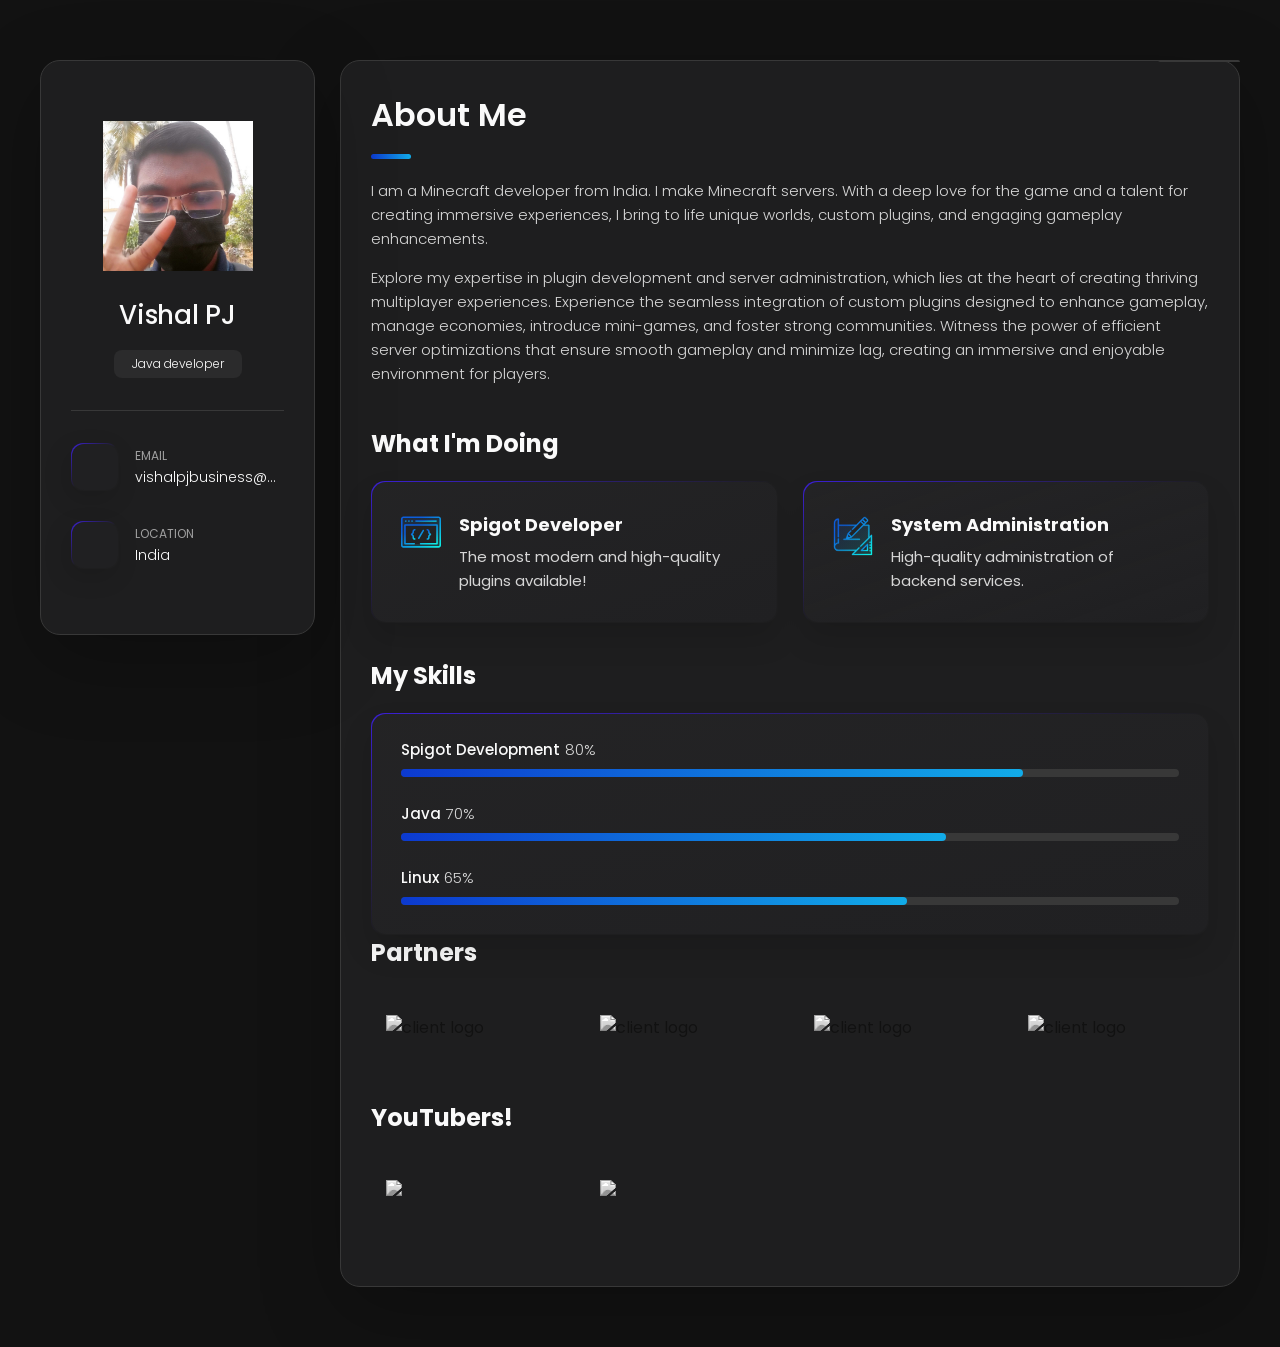
==== commit 34897961: "updated testing" ====
--- a/index.html
+++ b/index.html
@@ -582,6 +582,29 @@
 
         </section>
 
+        <section class="clients">
+
+          <h3 class="h3 clients-title">YouTubers!</h3>
+
+          <ul class="clients-list has-scrollbar">
+            
+            <li class="clients-item">
+              <a href="https://www.youtube.com/@SenpaiSpider/">
+                <img src="https://yt3.googleusercontent.com/kzOKi70QKDsHh5g6MECiPV8NIMJYHmEQcaNUP1JkXA1vmBRdyb9IxV0ikUC-X-ZKb60KV2BDUA=s176-c-k-c0x00ffffff-no-rj">
+              </a>
+            </li>
+
+            <li class="clients-item">
+              <a href="https://www.youtube.com/@SavoDemon/">
+                <img src="https://yt3.googleusercontent.com/MZ76d2qEjzzV9EpgdUsPaDCMDIHwUsQQ2qfyRRUStiBtg2Hja0AvuhhxFV56vh-uF9QUSmNZkh0=s176-c-k-c0x00ffffff-no-rj">
+              </a>
+            </li>
+            
+
+          </ul>
+
+        </section>
+
         
       </article>
 
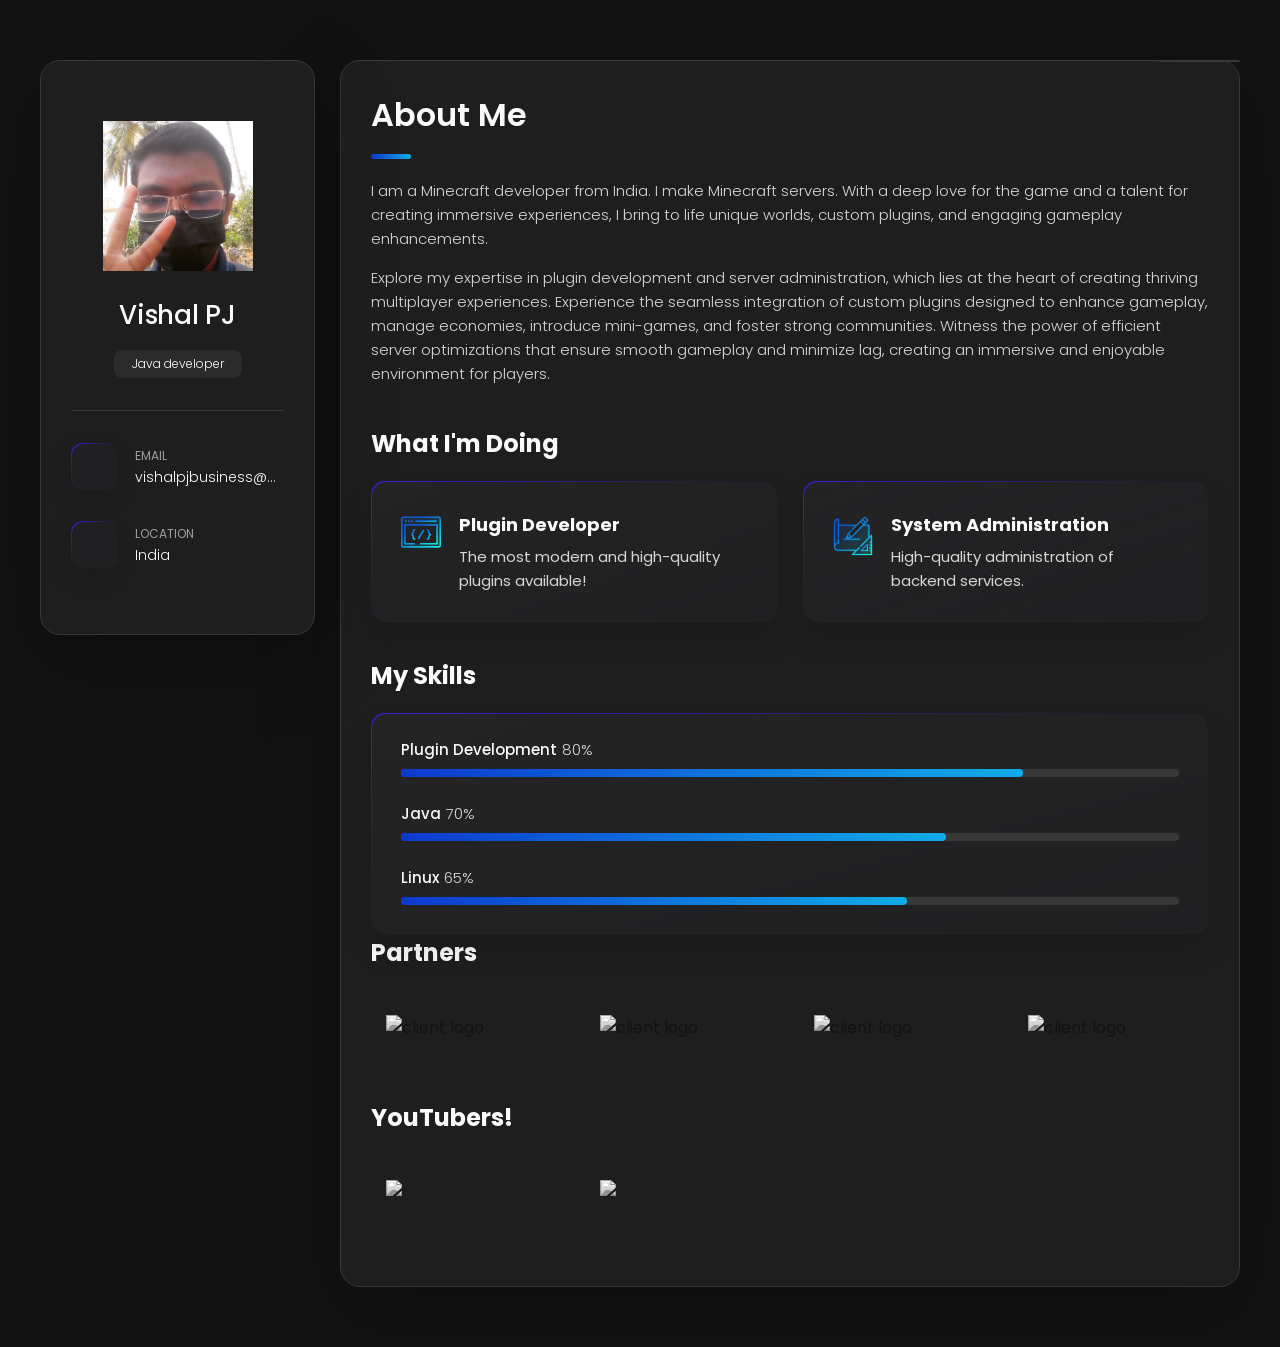
==== commit bfeac6d6: "ajnsfjksadfgafsjkbasfsafasf" ====
--- a/index.html
+++ b/index.html
@@ -236,7 +236,7 @@
               </div>
 
               <div class="service-content-box">
-                <h4 class="h4 service-item-title">Spigot Developer</h4>
+                <h4 class="h4 service-item-title">Plugin Developer</h4>
                 <p class="service-item-text">
                   The most modern and high-quality plugins available!
                 </p>
@@ -455,7 +455,7 @@
             <li class="skills-item">
 
               <div class="title-wrapper">
-                <h5 class="h5">Spigot Development</h5>
+                <h5 class="h5">Plugin Development</h5>
                 <data value="80">80%</data>
               </div>
 
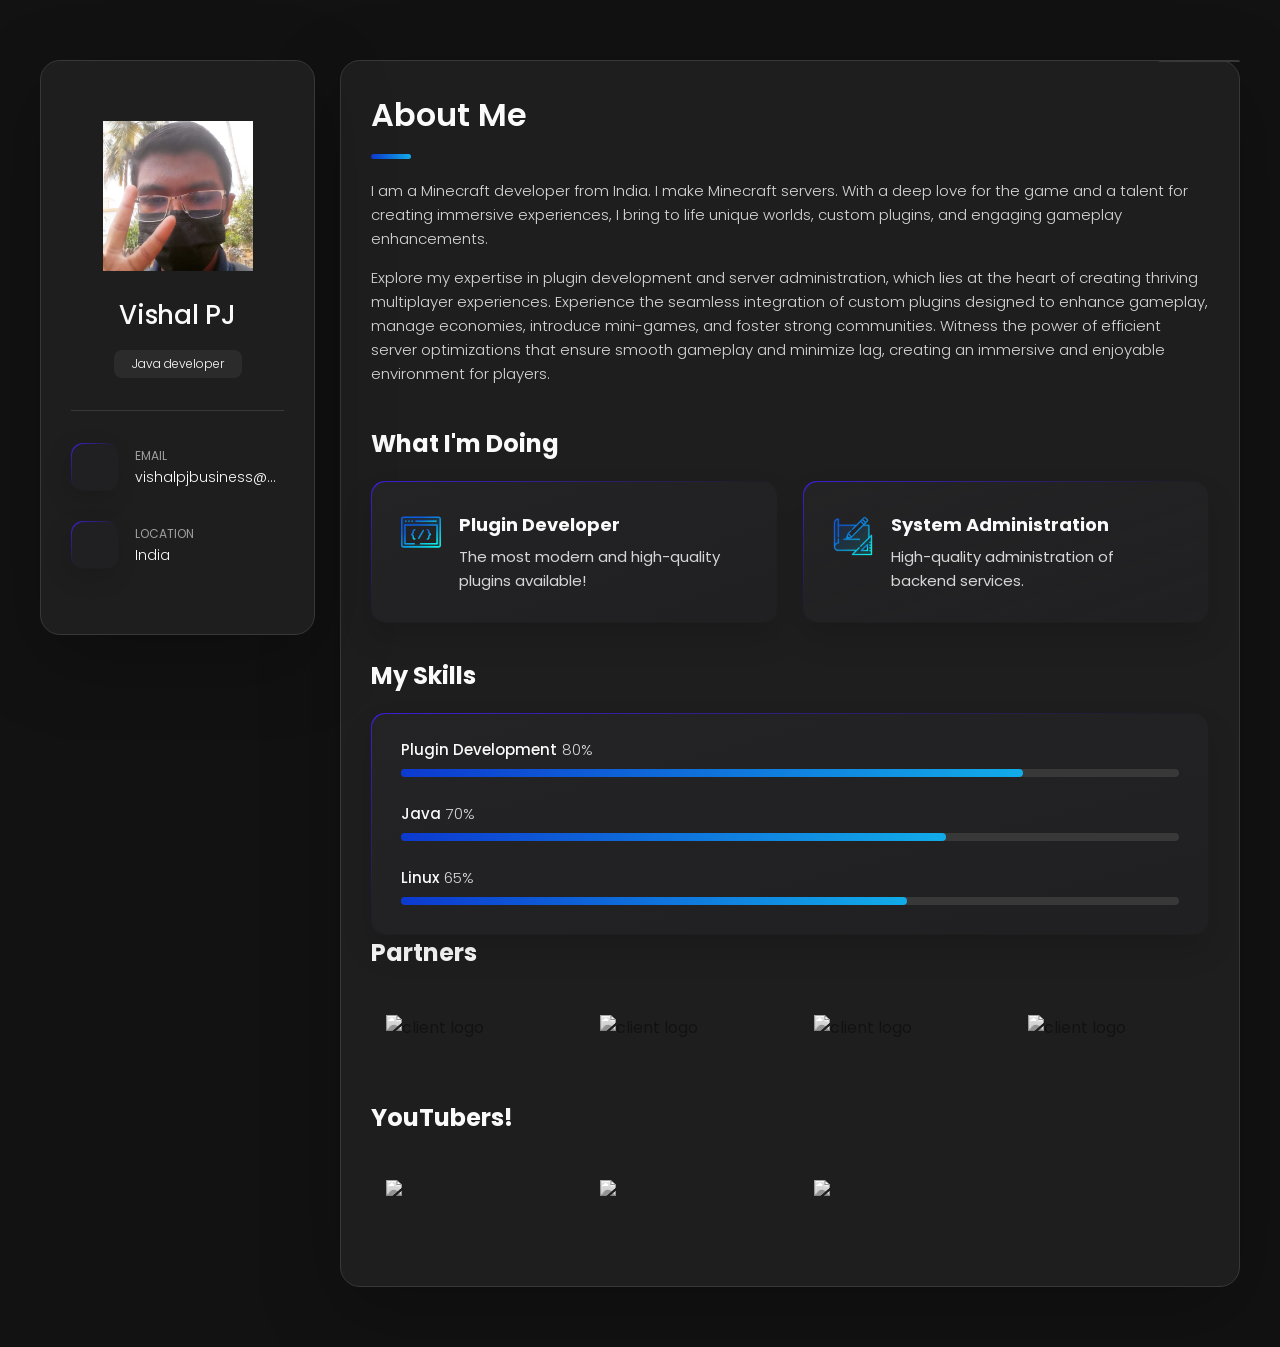
==== commit c4fdc6a9: "gashfhjasfastasfdvaskgkgkgkgkgkgkgkgkgkgk" ====
--- a/index.html
+++ b/index.html
@@ -593,6 +593,11 @@
                 <img src="https://yt3.googleusercontent.com/kzOKi70QKDsHh5g6MECiPV8NIMJYHmEQcaNUP1JkXA1vmBRdyb9IxV0ikUC-X-ZKb60KV2BDUA=s176-c-k-c0x00ffffff-no-rj">
               </a>
             </li>
+            <li class="clients-item">
+              <a href="https://www.youtube.com/@AreyIsHere/">
+                <img src="https://yt3.googleusercontent.com/155OOSAH0yj5ERbT0r3Kt7V58yuowhufpIT3Y1FwzfKVLLaxFV_mIFwHZ5tRIWLoqcYSR4xmOF8=s176-c-k-c0x00ffffff-no-rj">
+              </a>
+            </li>
 
             <li class="clients-item">
               <a href="https://www.youtube.com/@SavoDemon/">
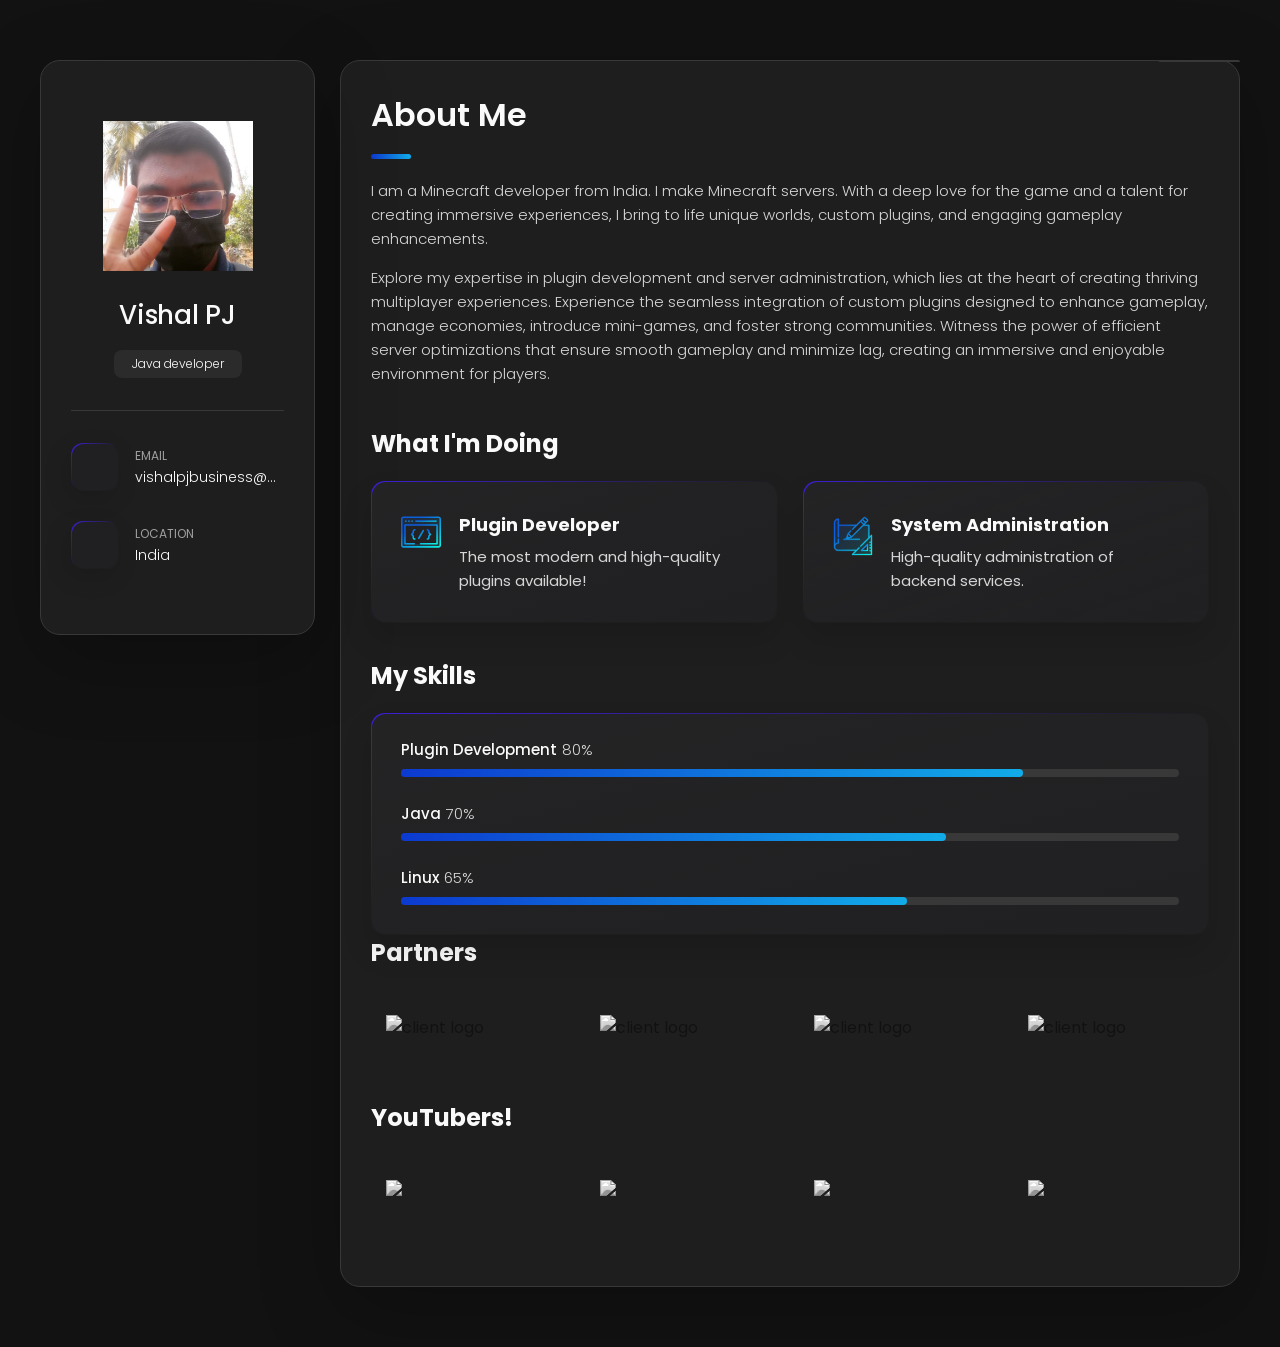
==== commit 07abc0ae: "darkweb" ====
--- a/index.html
+++ b/index.html
@@ -534,23 +534,23 @@
 
             <li class="clients-item">
               <a href="https://discord.pvpverse.fun/">
-                <img src="https://cdn.discordapp.com/icons/1091394353928347762/6fab670afcc73c74622c85092ceb868f.png?size=4096" alt="client logo">
+                <img src="https://cdn.discordapp.com/icons/1091394353928347762/6fab670afcc73c74622c85092ceb868f.png?size=4096" target="_blank" alt="client logo">
               </a>
             </li>
             <li class="clients-item">
               <a href="https://discord.gg/allen-cloud-1-best-minecraft-hosting-and-cloud-1093865489459052685">
-                <img src="https://cdn.discordapp.com/icons/1093865489459052685/59d4186db0fa692c73b84e00141375e4.png?size=4096" alt="client logo">
+                <img src="https://cdn.discordapp.com/icons/1093865489459052685/59d4186db0fa692c73b84e00141375e4.png?size=4096" target="_blank" alt="client logo">
               </a>
             </li>
 
             <li class="clients-item">
               <a href="https://discord.gg/extremenetwork">
-                <img src="https://cdn.discordapp.com/icons/1035435493736849419/4cbdfe997e80441200af5e493d45a455.png?size=4096" alt="client logo">
+                <img src="https://cdn.discordapp.com/icons/1035435493736849419/4cbdfe997e80441200af5e493d45a455.png?size=4096" target="_blank" alt="client logo">
               </a>
             </li>
             <li class="clients-item">
               <a href="https://discord.gg/WNAEmDrFkb">
-                <img src="https://cdn.discordapp.com/icons/1111838994381148160/89dc1954b1c0289452f997dcf2e4768f.png?size=4096" alt="client logo">
+                <img src="https://cdn.discordapp.com/icons/1111838994381148160/89dc1954b1c0289452f997dcf2e4768f.png?size=4096" target="_blank" alt="client logo">
               </a>
             </li>
 
@@ -589,18 +589,23 @@
           <ul class="clients-list has-scrollbar">
             
             <li class="clients-item">
-              <a href="https://www.youtube.com/@SenpaiSpider/">
+              <a href="https://www.youtube.com/@SenpaiSpider/" target="_blank">
                 <img src="https://yt3.googleusercontent.com/kzOKi70QKDsHh5g6MECiPV8NIMJYHmEQcaNUP1JkXA1vmBRdyb9IxV0ikUC-X-ZKb60KV2BDUA=s176-c-k-c0x00ffffff-no-rj">
               </a>
             </li>
             <li class="clients-item">
-              <a href="https://www.youtube.com/@AreyIsHere/">
+              <a href="https://www.youtube.com/@AreyIsHere/" target="_blank">
                 <img src="https://yt3.googleusercontent.com/155OOSAH0yj5ERbT0r3Kt7V58yuowhufpIT3Y1FwzfKVLLaxFV_mIFwHZ5tRIWLoqcYSR4xmOF8=s176-c-k-c0x00ffffff-no-rj">
               </a>
             </li>
-
             <li class="clients-item">
-              <a href="https://www.youtube.com/@SavoDemon/">
+              <a href="https://www.youtube.com/@DarkwebGamer/" target="_blank">
+                <img src="https://yt3.googleusercontent.com/nSwdFFCS715fuqGvNhGxFxhJVU9WDzUDK_N0vEqcVMxmsQqAQd8pAh1_Lt3tMKNM7K5CMgQ7ZAk=s176-c-k-c0x00ffffff-no-rj">
+              </a>
+            </li>
+
+            <li class="clients-item">
+              <a href="https://www.youtube.com/@SavoDemon/" target="_blank">
                 <img src="https://yt3.googleusercontent.com/MZ76d2qEjzzV9EpgdUsPaDCMDIHwUsQQ2qfyRRUStiBtg2Hja0AvuhhxFV56vh-uF9QUSmNZkh0=s176-c-k-c0x00ffffff-no-rj">
               </a>
             </li>
